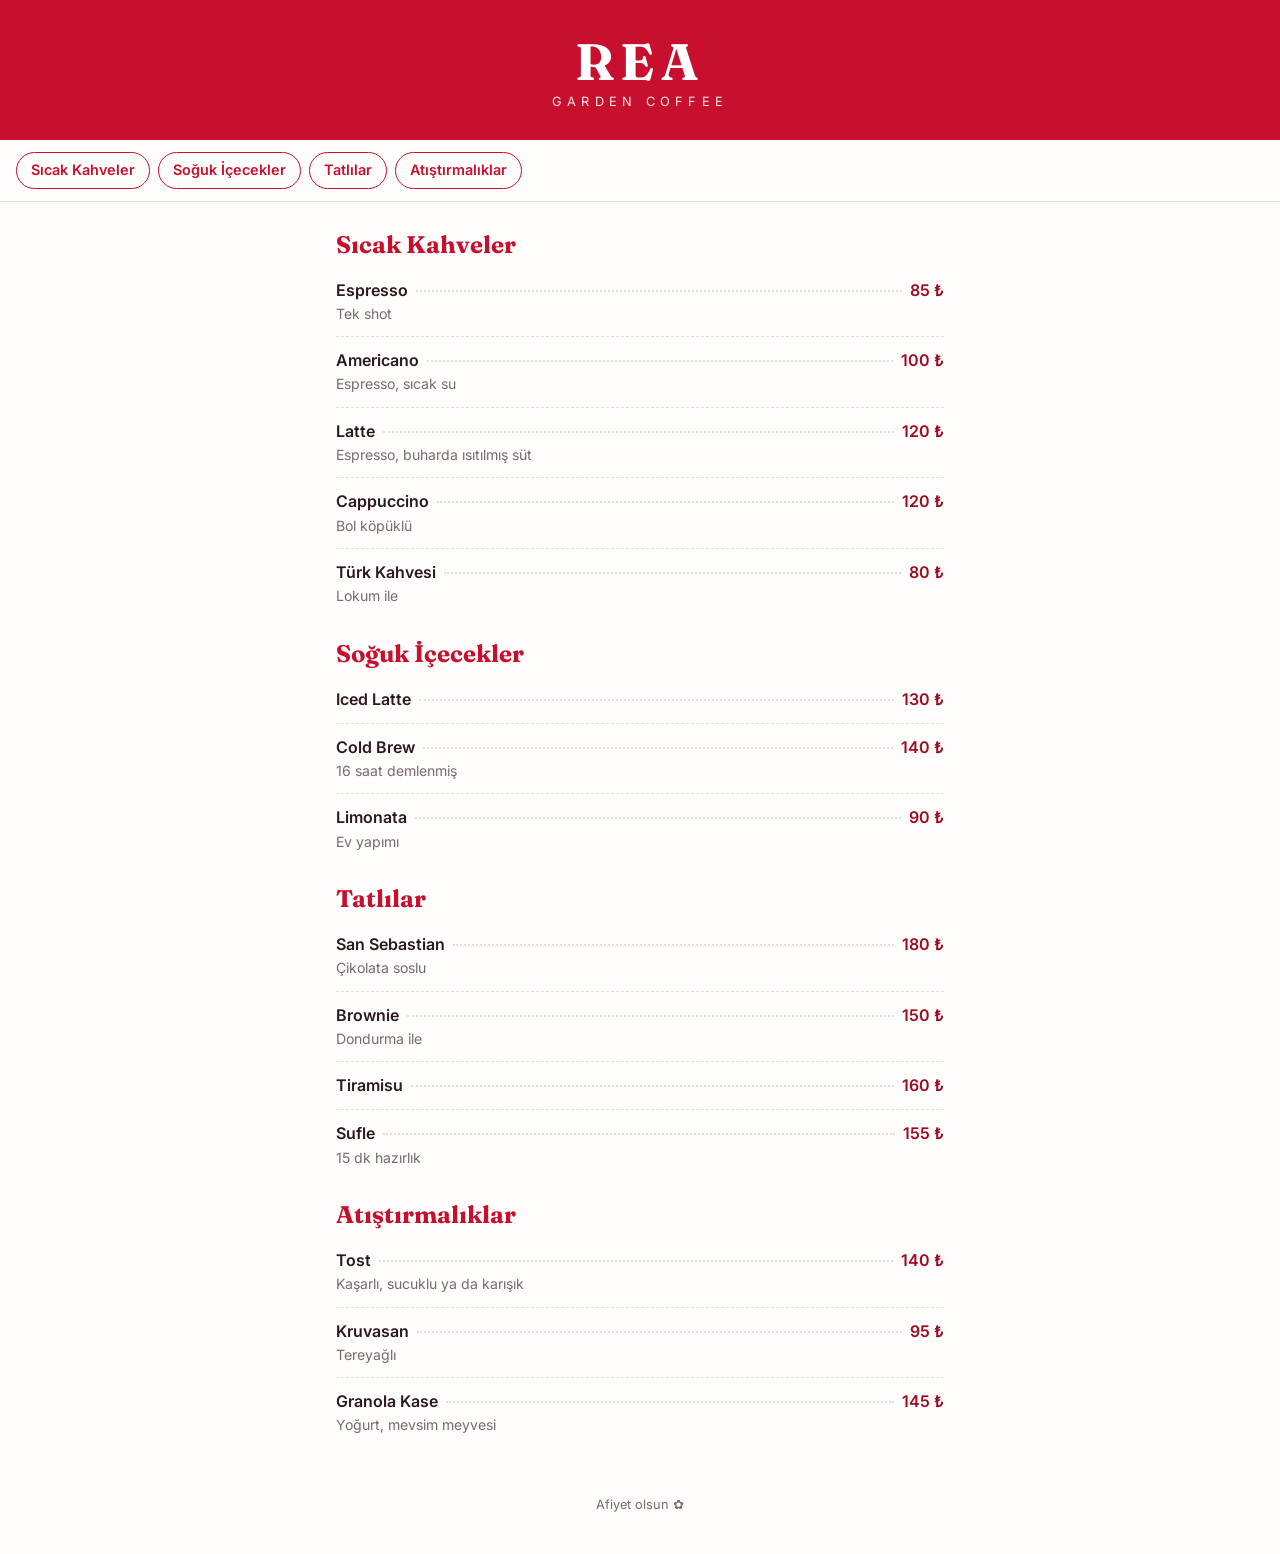
==== index.html @ 80fe8bb9 "feat: qr menu that reads its items from a google sheets csv" ====
<!doctype html>
<html lang="tr">
<head>
<meta charset="utf-8">
<meta name="viewport" content="width=device-width, initial-scale=1">
<title>REA Garden Coffee · Menü</title>
<meta name="theme-color" content="#c8102e">
<link rel="preconnect" href="https://fonts.googleapis.com">
<link rel="preconnect" href="https://fonts.gstatic.com" crossorigin>
<link href="https://fonts.googleapis.com/css2?family=Fraunces:opsz,wght@9..144,500;9..144,700&family=Inter:wght@400;600&display=swap" rel="stylesheet">
<link rel="stylesheet" href="style.css">
</head>
<body>
<header>
  <h1>REA</h1>
  <p>garden coffee</p>
</header>
<nav id="tabs" aria-label="Kategoriler"></nav>
<main id="menu"><p class="loading">Menü yükleniyor…</p></main>
<footer>Afiyet olsun ✿</footer>
<script type="module" src="menu.js"></script>
</body>
</html>
---- style.css ----
:root {
  --red: #c8102e;
  --red-dark: #9e0c24;
  --ink: #2a1a1c;
  --muted: #7a6a6c;
  --bg: #fffdfb;
  --line: #ecdcdc;
}
* { box-sizing: border-box; }
html { scroll-behavior: smooth; }
body {
  margin: 0;
  background: var(--bg);
  color: var(--ink);
  font: 16px/1.45 Inter, system-ui, sans-serif;
}
header {
  background: var(--red);
  color: #fff;
  text-align: center;
  padding: 36px 16px 28px;
}
header h1 {
  margin: 0;
  font: 700 3.2rem/1 Fraunces, Georgia, serif;
  letter-spacing: .12em;
}
header p {
  margin: 6px 0 0;
  font-size: .8rem;
  letter-spacing: .4em;
  text-transform: uppercase;
  opacity: .9;
}
nav {
  position: sticky;
  top: 0;
  z-index: 1;
  display: flex;
  gap: 8px;
  overflow-x: auto;
  padding: 12px 16px;
  background: var(--bg);
  border-bottom: 1px solid var(--line);
  scrollbar-width: none;
}
nav::-webkit-scrollbar { display: none; }
nav a {
  flex: none;
  padding: 7px 14px;
  border: 1.5px solid var(--red);
  border-radius: 999px;
  color: var(--red);
  font-weight: 600;
  font-size: .9rem;
  text-decoration: none;
  white-space: nowrap;
}
nav a:active, nav a:focus-visible { background: var(--red); color: #fff; outline: none; }
main { max-width: 640px; margin: 0 auto; padding: 8px 16px 24px; }
section { scroll-margin-top: 64px; padding-top: 20px; }
h2 {
  margin: 0 0 8px;
  color: var(--red);
  font: 700 1.5rem Fraunces, Georgia, serif;
}
.item { padding: 12px 0; border-bottom: 1px dashed var(--line); }
.item:last-child { border-bottom: 0; }
.row { display: flex; align-items: baseline; gap: 8px; }
.name { font-weight: 600; min-width: 0; overflow-wrap: anywhere; }
.dots { flex: 1; border-bottom: 2px dotted var(--line); transform: translateY(-4px); min-width: 12px; }
.price { color: var(--red-dark); font-weight: 600; white-space: nowrap; }
.desc { margin: 2px 0 0; color: var(--muted); font-size: .88rem; }
.loading, .error { text-align: center; color: var(--muted); padding: 40px 0; }
footer { text-align: center; color: var(--muted); font-size: .8rem; padding: 24px 16px 40px; }
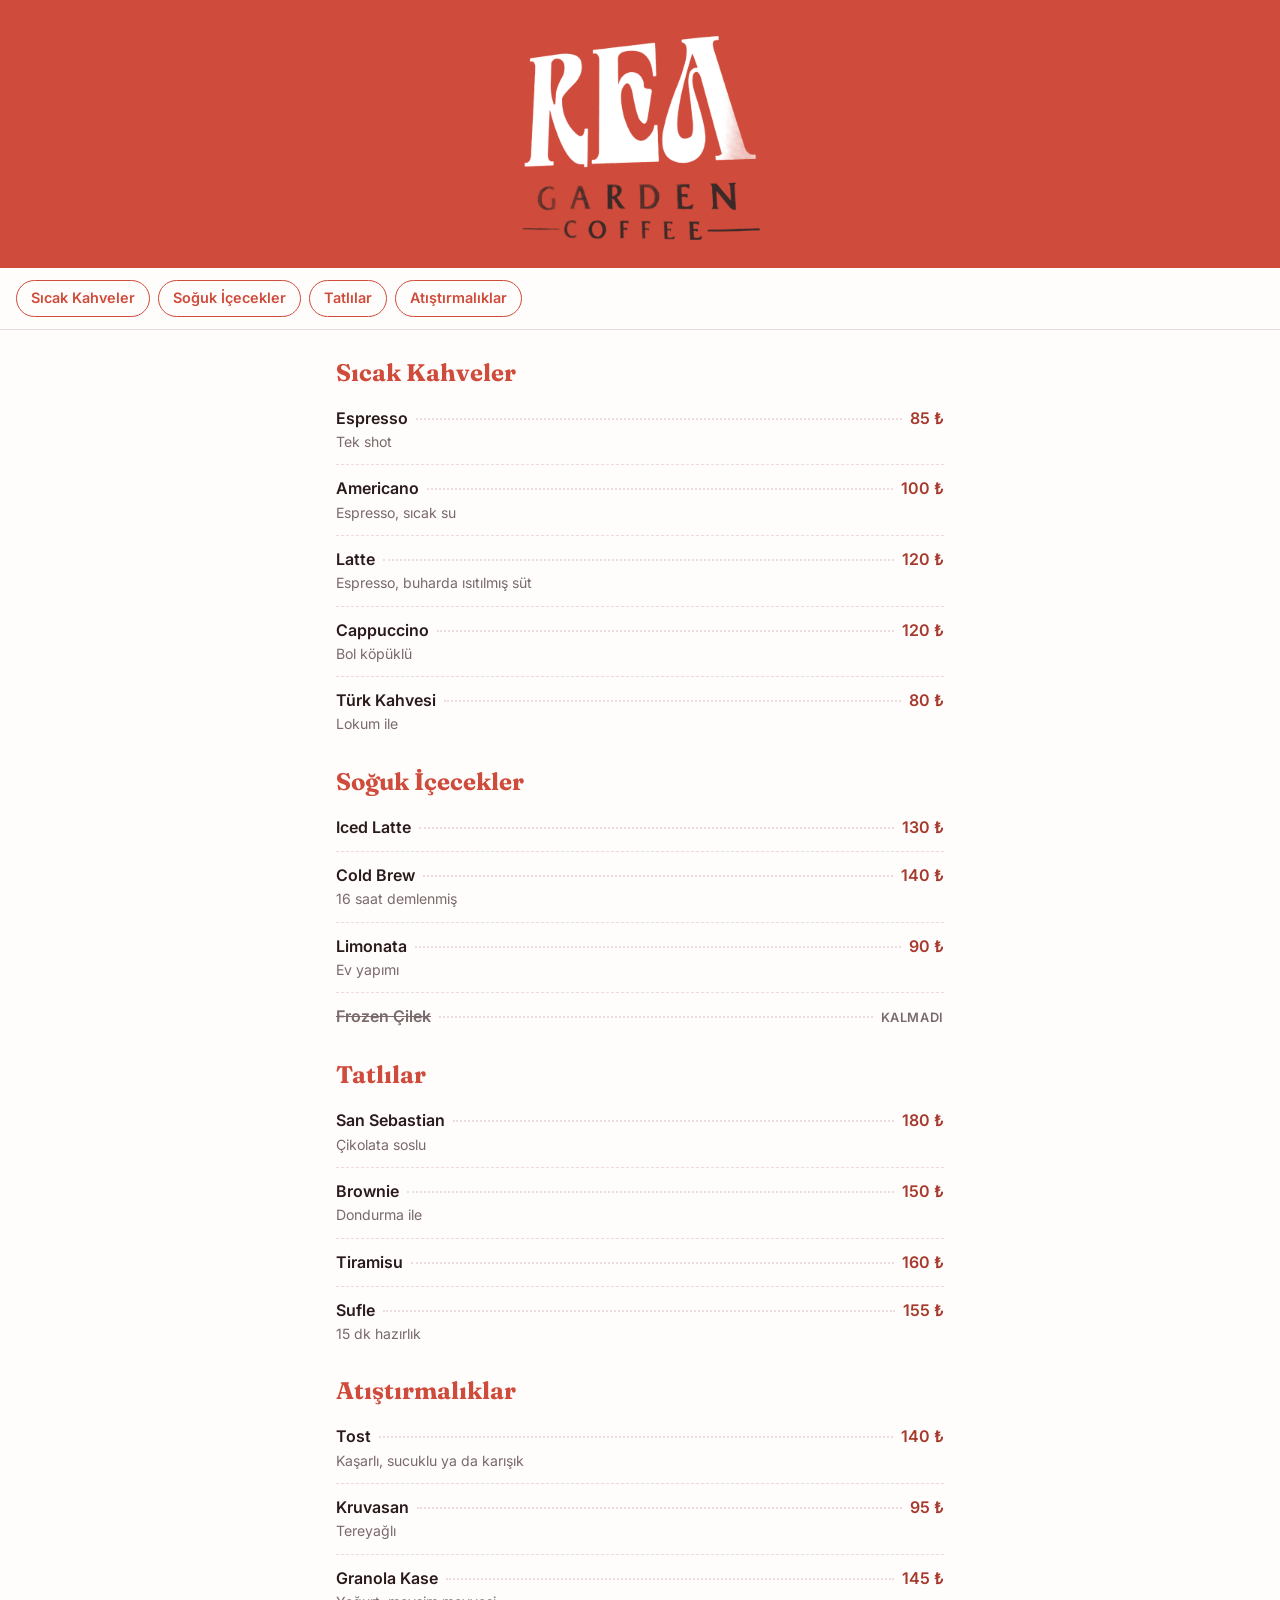
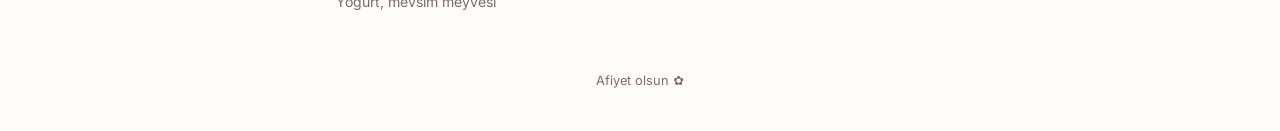
==== commit f7b18218: "feat: add the logo from the banner photo and match its red" ====
--- a/index.html
+++ b/index.html
@@ -4,7 +4,7 @@
 <meta charset="utf-8">
 <meta name="viewport" content="width=device-width, initial-scale=1">
 <title>REA Garden Coffee · Menü</title>
-<meta name="theme-color" content="#c8102e">
+<meta name="theme-color" content="#cf4b3b">
 <link rel="preconnect" href="https://fonts.googleapis.com">
 <link rel="preconnect" href="https://fonts.gstatic.com" crossorigin>
 <link href="https://fonts.googleapis.com/css2?family=Fraunces:opsz,wght@9..144,500;9..144,700&family=Inter:wght@400;600&display=swap" rel="stylesheet">
@@ -12,8 +12,7 @@
 </head>
 <body>
 <header>
-  <h1>REA</h1>
-  <p>garden coffee</p>
+  <h1><img src="logo.png" alt="REA Garden Coffee" width="640" height="544"></h1>
 </header>
 <nav id="tabs" aria-label="Kategoriler"></nav>
 <main id="menu"><p class="loading">Menü yükleniyor…</p></main>
--- a/style.css
+++ b/style.css
@@ -1,6 +1,6 @@
 :root {
-  --red: #c8102e;
-  --red-dark: #9e0c24;
+  --red: #cf4b3b; /* afişten ölçüldü */
+  --red-dark: #a63a2d;
   --ink: #2a1a1c;
   --muted: #7a6a6c;
   --bg: #fffdfb;
@@ -20,18 +20,8 @@
   text-align: center;
   padding: 36px 16px 28px;
 }
-header h1 {
-  margin: 0;
-  font: 700 3.2rem/1 Fraunces, Georgia, serif;
-  letter-spacing: .12em;
-}
-header p {
-  margin: 6px 0 0;
-  font-size: .8rem;
-  letter-spacing: .4em;
-  text-transform: uppercase;
-  opacity: .9;
-}
+header h1 { margin: 0; }
+header img { display: block; width: min(240px, 70%); height: auto; margin: 0 auto; }
 nav {
   position: sticky;
   top: 0;
@@ -73,3 +63,5 @@
 .desc { margin: 2px 0 0; color: var(--muted); font-size: .88rem; }
 .loading, .error { text-align: center; color: var(--muted); padding: 40px 0; }
 footer { text-align: center; color: var(--muted); font-size: .8rem; padding: 24px 16px 40px; }
+.sold-out .name, .sold-out .desc { color: var(--muted); text-decoration: line-through; }
+.sold-out .price { color: var(--muted); font-size: .8rem; text-transform: uppercase; letter-spacing: .05em; }
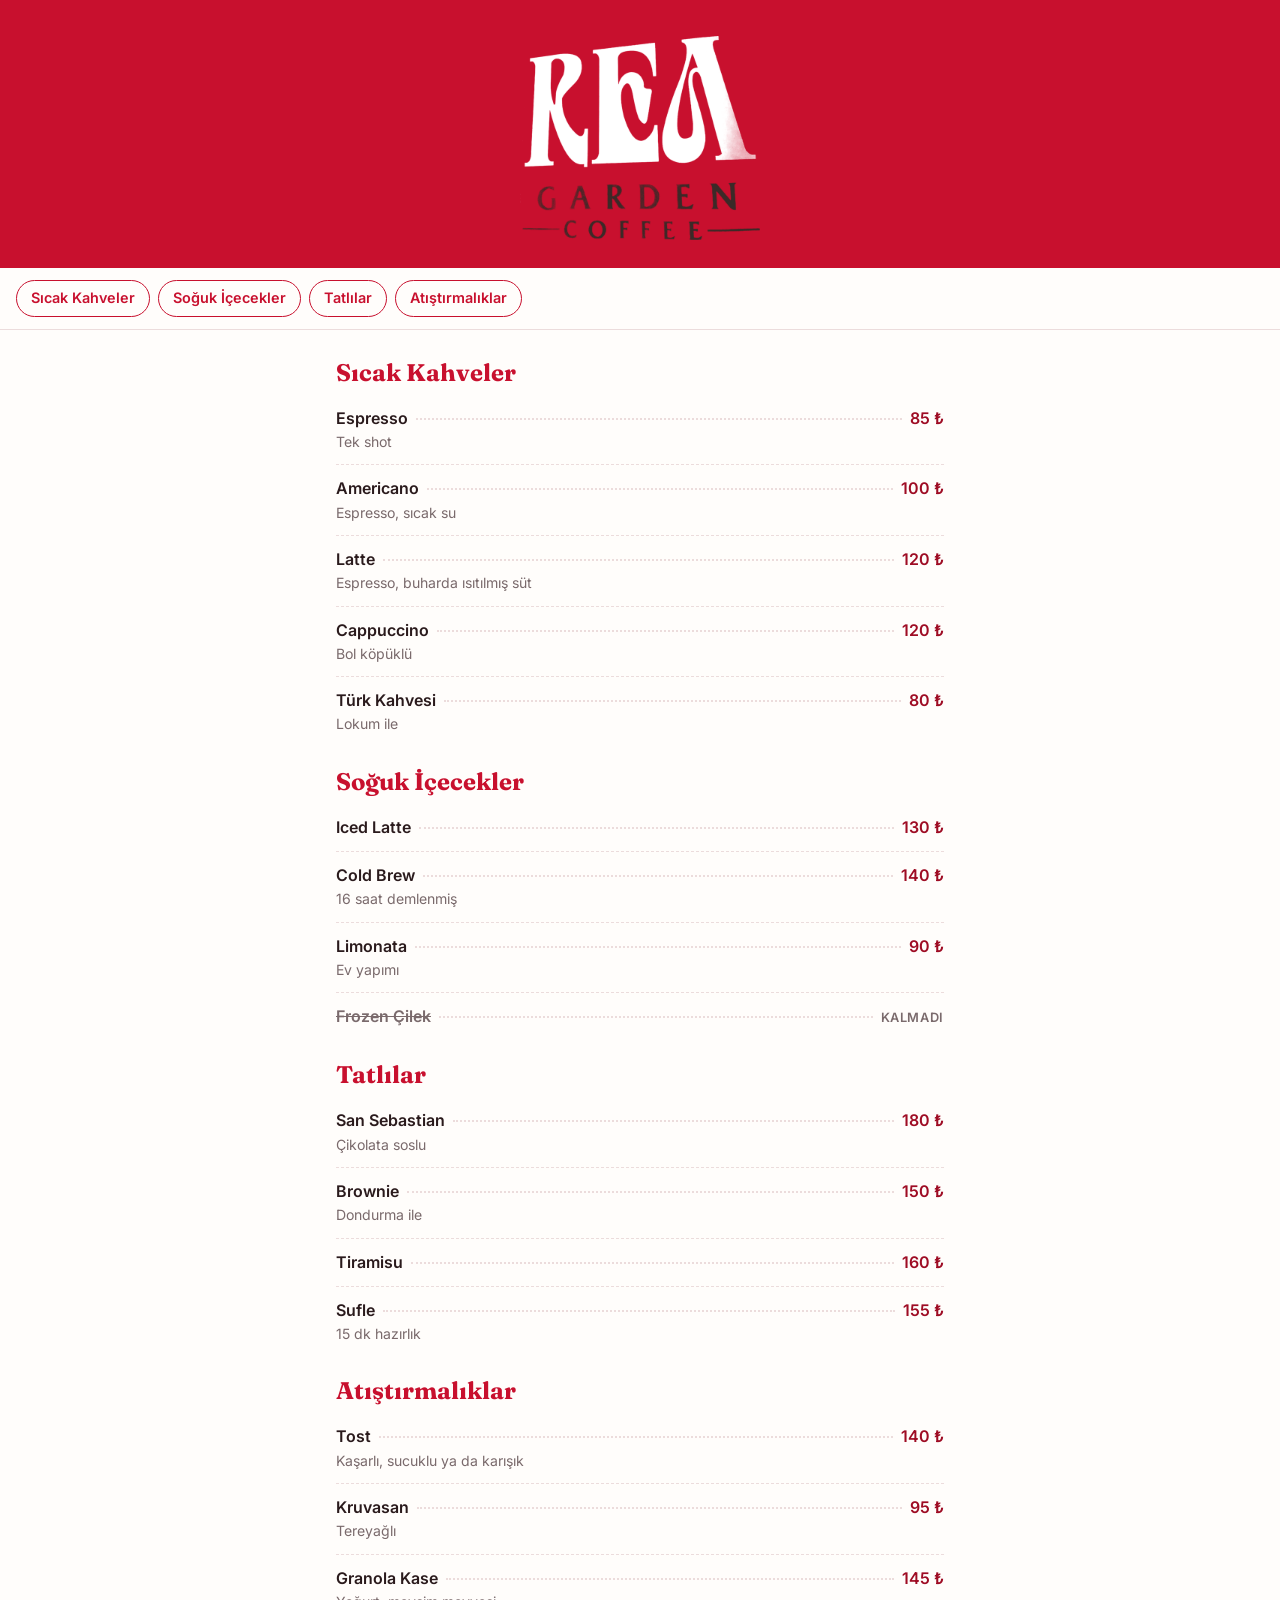
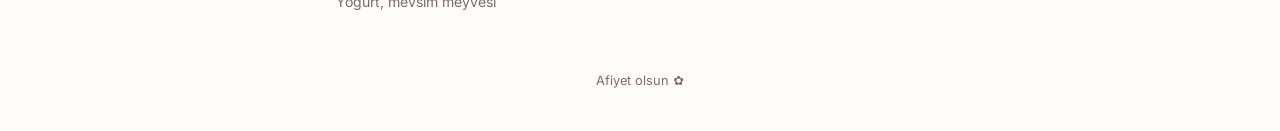
==== commit 3fdb7447: "fix: go back to the first red" ====
--- a/index.html
+++ b/index.html
@@ -4,7 +4,7 @@
 <meta charset="utf-8">
 <meta name="viewport" content="width=device-width, initial-scale=1">
 <title>REA Garden Coffee · Menü</title>
-<meta name="theme-color" content="#cf4b3b">
+<meta name="theme-color" content="#c8102e">
 <link rel="preconnect" href="https://fonts.googleapis.com">
 <link rel="preconnect" href="https://fonts.gstatic.com" crossorigin>
 <link href="https://fonts.googleapis.com/css2?family=Fraunces:opsz,wght@9..144,500;9..144,700&family=Inter:wght@400;600&display=swap" rel="stylesheet">
--- a/style.css
+++ b/style.css
@@ -1,6 +1,6 @@
 :root {
-  --red: #cf4b3b; /* afişten ölçüldü */
-  --red-dark: #a63a2d;
+  --red: #c8102e;
+  --red-dark: #9e0c24;
   --ink: #2a1a1c;
   --muted: #7a6a6c;
   --bg: #fffdfb;
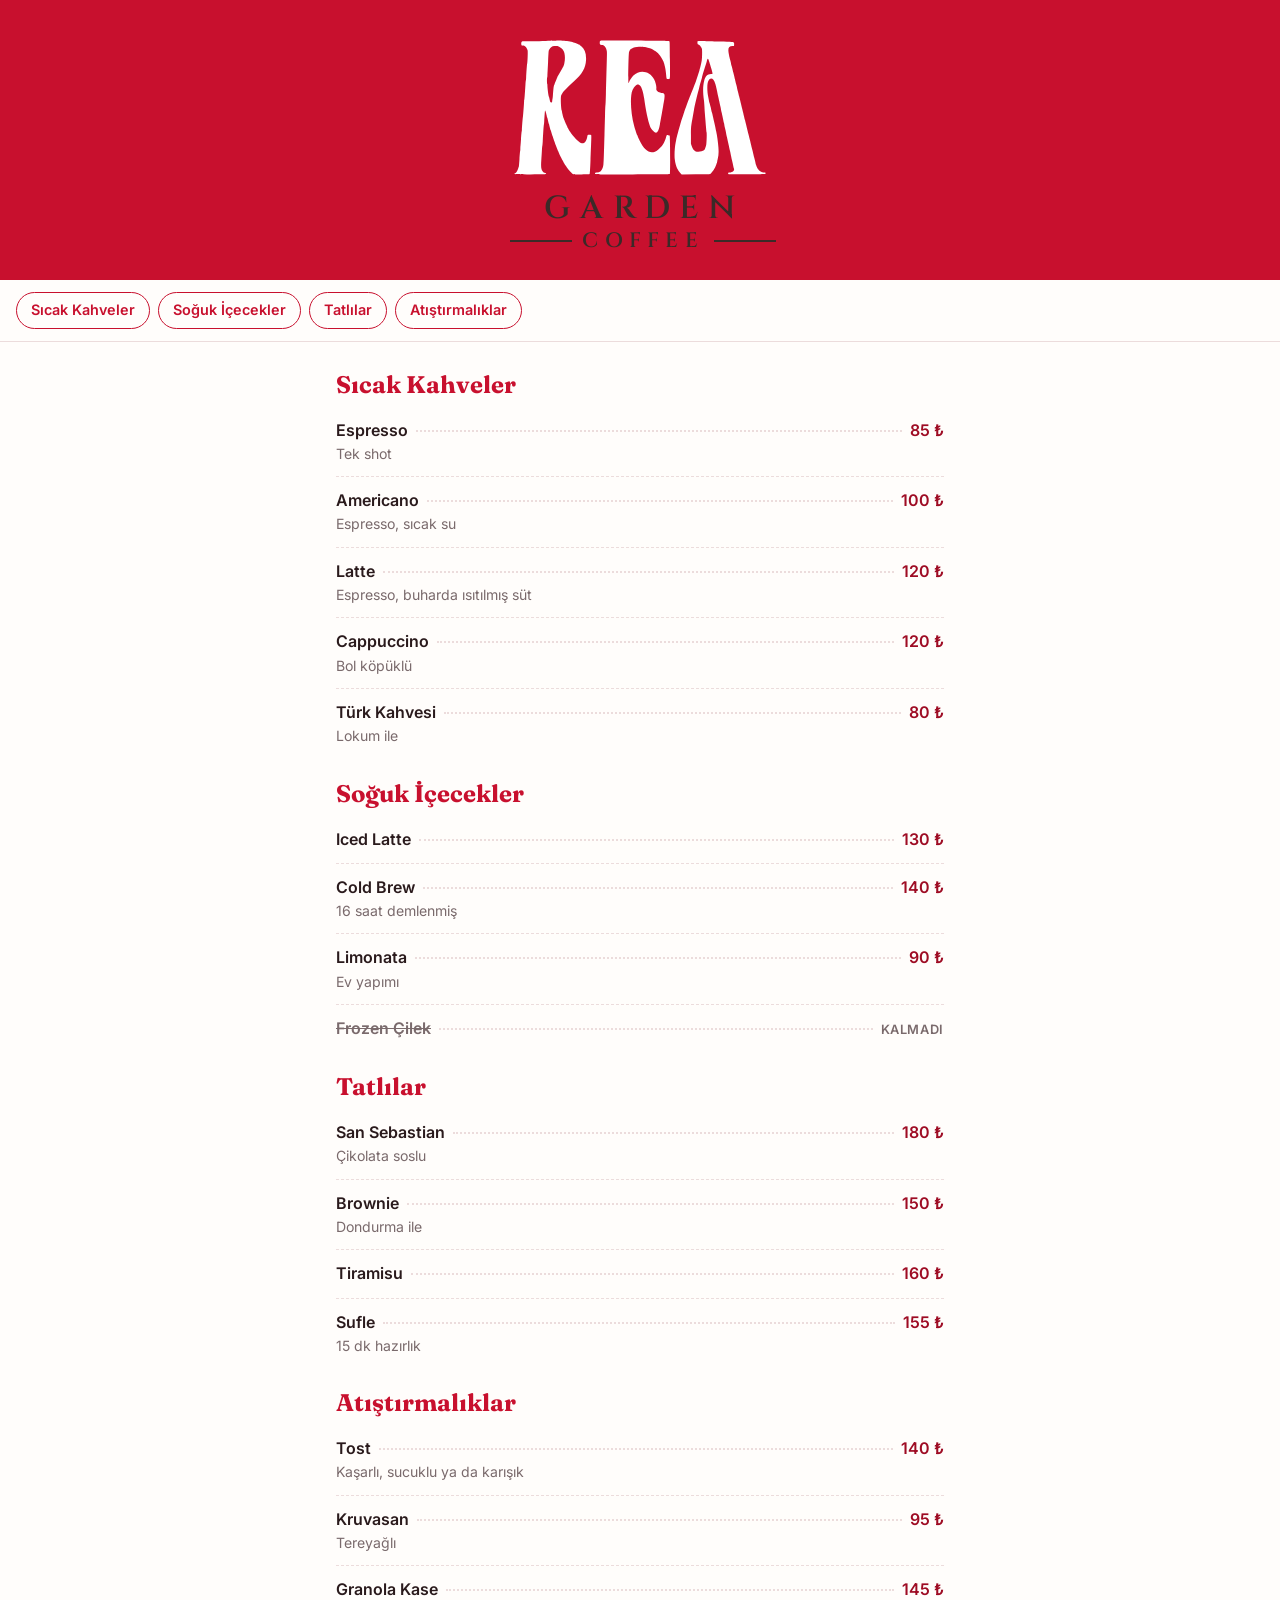
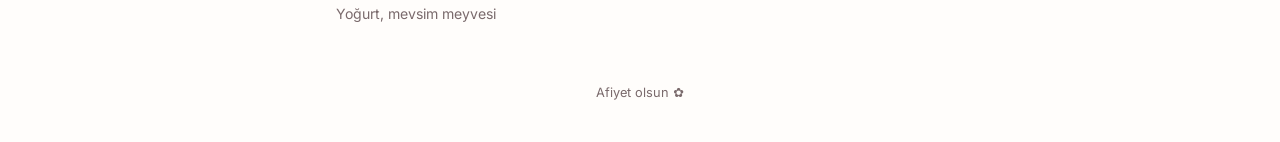
==== commit 20c5856c: "feat: redraw the logo as a straight svg and set garden coffee in cinzel" ====
--- a/index.html
+++ b/index.html
@@ -7,12 +7,16 @@
 <meta name="theme-color" content="#c8102e">
 <link rel="preconnect" href="https://fonts.googleapis.com">
 <link rel="preconnect" href="https://fonts.gstatic.com" crossorigin>
-<link href="https://fonts.googleapis.com/css2?family=Fraunces:opsz,wght@9..144,500;9..144,700&family=Inter:wght@400;600&display=swap" rel="stylesheet">
+<link href="https://fonts.googleapis.com/css2?family=Cinzel:wght@600&family=Fraunces:opsz,wght@9..144,500;9..144,700&family=Inter:wght@400;600&display=swap" rel="stylesheet">
 <link rel="stylesheet" href="style.css">
 </head>
 <body>
 <header>
-  <h1><img src="logo.png" alt="REA Garden Coffee" width="640" height="544"></h1>
+  <h1 class="logo">
+    <img src="rea.svg" alt="REA" width="1182" height="650">
+    <span class="garden">Garden</span>
+    <span class="coffee">Coffee</span>
+  </h1>
 </header>
 <nav id="tabs" aria-label="Kategoriler"></nav>
 <main id="menu"><p class="loading">Menü yükleniyor…</p></main>
--- a/style.css
+++ b/style.css
@@ -20,8 +20,12 @@
   text-align: center;
   padding: 36px 16px 28px;
 }
-header h1 { margin: 0; }
-header img { display: block; width: min(240px, 70%); height: auto; margin: 0 auto; }
+.logo { width: min(260px, 75%); margin: 0 auto; color: #3b2a28; font: 600 1rem/1 Cinzel, Georgia, serif; text-transform: uppercase; }
+.logo img { display: block; width: 100%; height: auto; }
+.logo span { display: flex; align-items: center; justify-content: center; letter-spacing: .3em; margin-right: -.3em; }
+.garden { font-size: 2rem; margin-top: 14px; }
+.coffee { font-size: 1.3rem; margin-top: 6px; gap: 10px; }
+.coffee::before, .coffee::after { content: ""; flex: 1; border-top: 2px solid; }
 nav {
   position: sticky;
   top: 0;
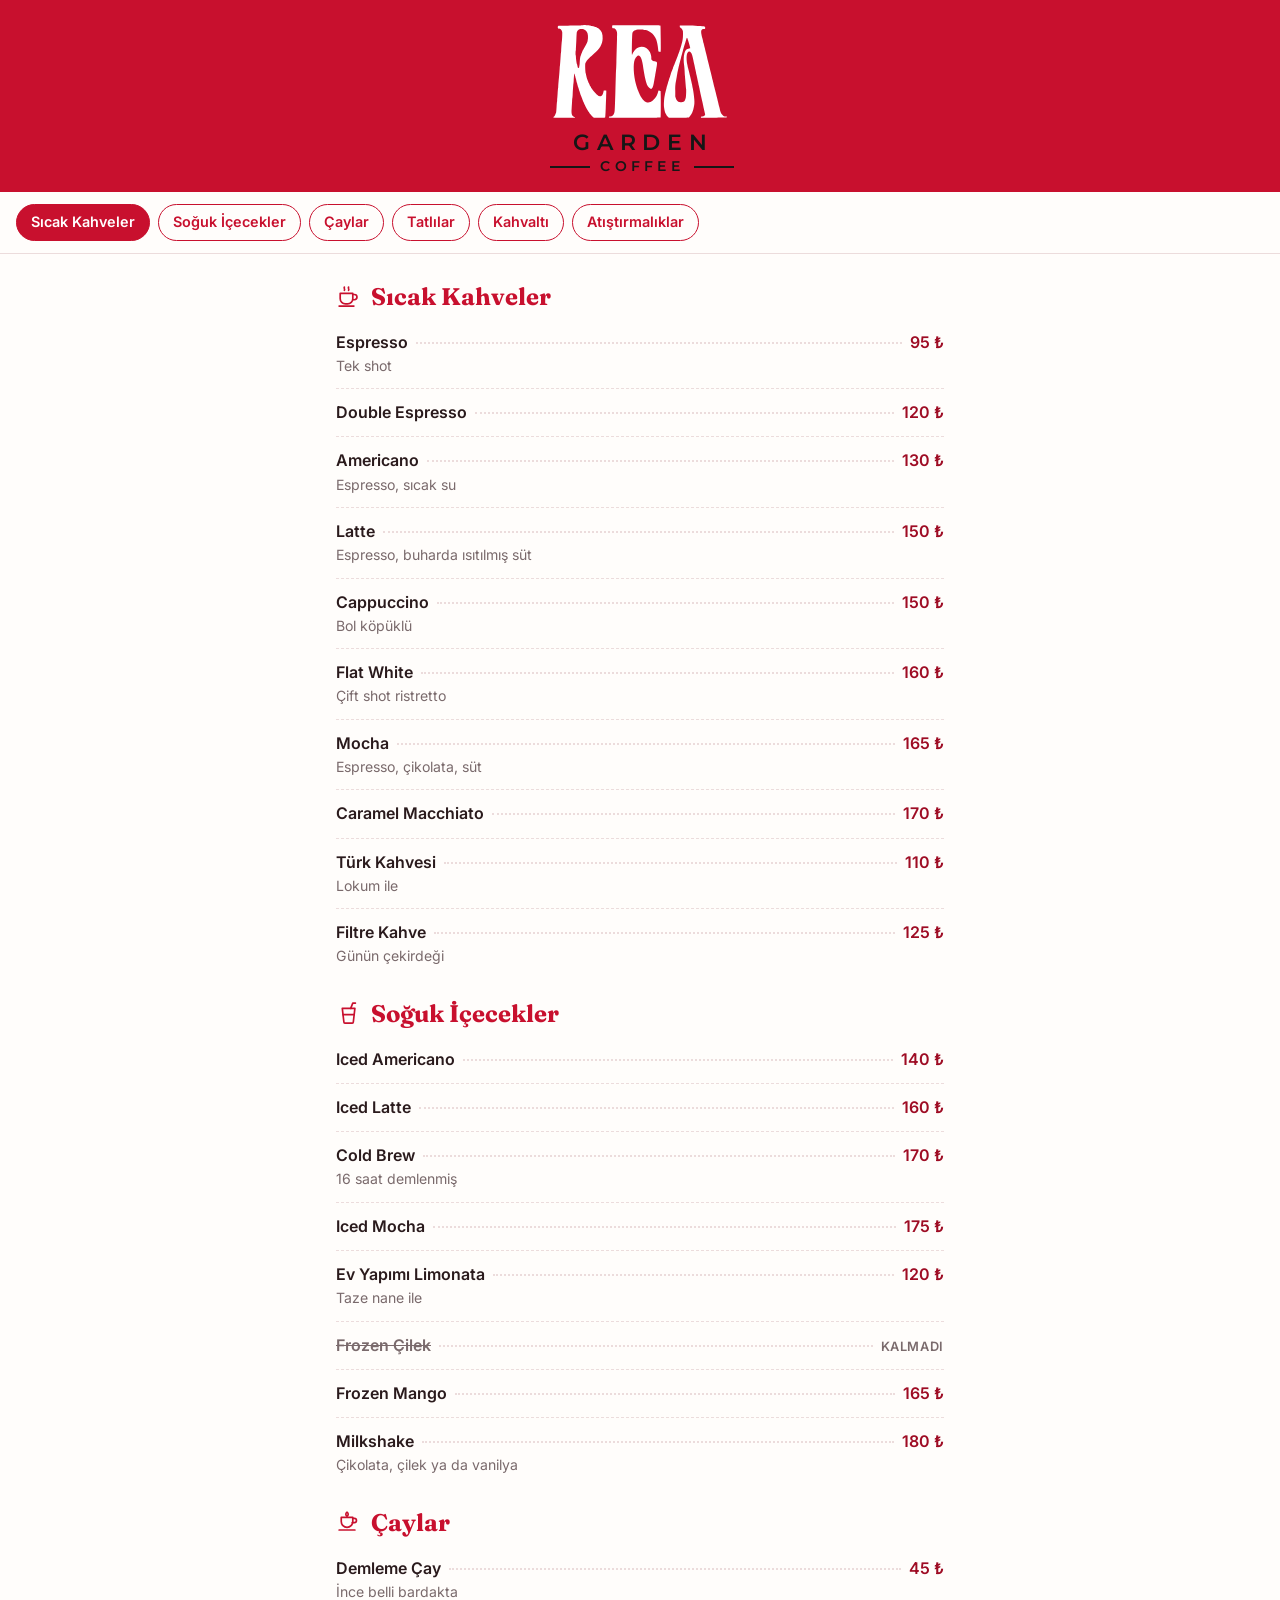
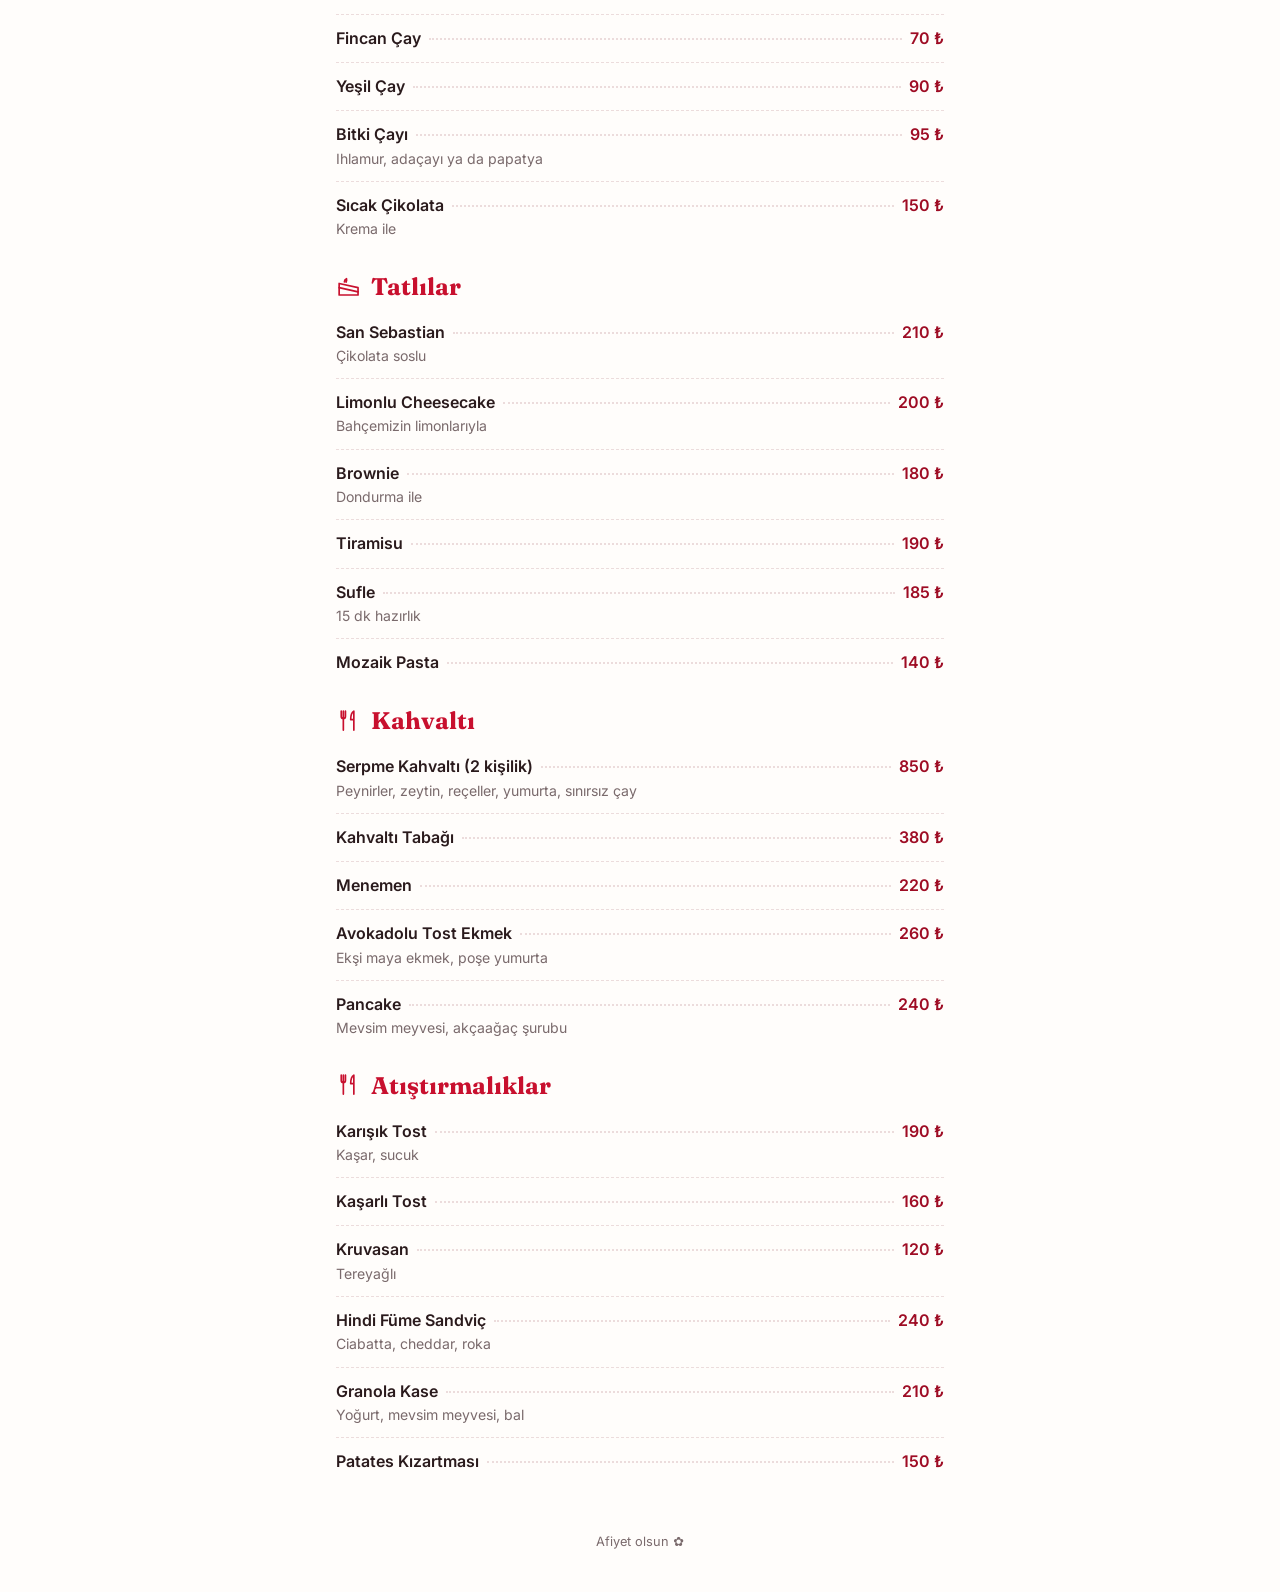
==== commit 75332e73: "fix: set garden coffee in a sans font like the real logo" ====
--- a/index.html
+++ b/index.html
@@ -7,7 +7,7 @@
 <meta name="theme-color" content="#c8102e">
 <link rel="preconnect" href="https://fonts.googleapis.com">
 <link rel="preconnect" href="https://fonts.gstatic.com" crossorigin>
-<link href="https://fonts.googleapis.com/css2?family=Cinzel:wght@600&family=Fraunces:opsz,wght@9..144,500;9..144,700&family=Inter:wght@400;600&display=swap" rel="stylesheet">
+<link href="https://fonts.googleapis.com/css2?family=Montserrat:wght@600&family=Fraunces:opsz,wght@9..144,500;9..144,700&family=Inter:wght@400;600&display=swap" rel="stylesheet">
 <link rel="stylesheet" href="style.css">
 </head>
 <body>
--- a/style.css
+++ b/style.css
@@ -18,13 +18,13 @@
   background: var(--red);
   color: #fff;
   text-align: center;
-  padding: 36px 16px 28px;
+  padding: 22px 16px 18px;
 }
-.logo { width: min(260px, 75%); margin: 0 auto; color: #3b2a28; font: 600 1rem/1 Cinzel, Georgia, serif; text-transform: uppercase; }
+.logo { width: min(180px, 55%); margin: 0 auto; color: #161616; font: 600 1rem/1 Montserrat, system-ui, sans-serif; text-transform: uppercase; }
 .logo img { display: block; width: 100%; height: auto; }
 .logo span { display: flex; align-items: center; justify-content: center; letter-spacing: .3em; margin-right: -.3em; }
-.garden { font-size: 2rem; margin-top: 14px; }
-.coffee { font-size: 1.3rem; margin-top: 6px; gap: 10px; }
+.garden { font-size: 1.4rem; margin-top: 10px; }
+.coffee { font-size: .9rem; margin-top: 6px; gap: 10px; }
 .coffee::before, .coffee::after { content: ""; flex: 1; border-top: 2px solid; }
 nav {
   position: sticky;
@@ -50,10 +50,14 @@
   text-decoration: none;
   white-space: nowrap;
 }
-nav a:active, nav a:focus-visible { background: var(--red); color: #fff; outline: none; }
+nav a { transition: background .2s, color .2s; }
+nav a.active, nav a:focus-visible { background: var(--red); color: #fff; outline: none; }
 main { max-width: 640px; margin: 0 auto; padding: 8px 16px 24px; }
 section { scroll-margin-top: 64px; padding-top: 20px; }
 h2 {
+  display: flex;
+  align-items: center;
+  gap: .4em;
   margin: 0 0 8px;
   color: var(--red);
   font: 700 1.5rem Fraunces, Georgia, serif;
@@ -69,3 +73,4 @@
 footer { text-align: center; color: var(--muted); font-size: .8rem; padding: 24px 16px 40px; }
 .sold-out .name, .sold-out .desc { color: var(--muted); text-decoration: line-through; }
 .sold-out .price { color: var(--muted); font-size: .8rem; text-transform: uppercase; letter-spacing: .05em; }
+.icon { flex: none; width: 1.05em; height: 1.05em; fill: none; stroke: currentColor; stroke-width: 1.6; stroke-linecap: round; stroke-linejoin: round; }
